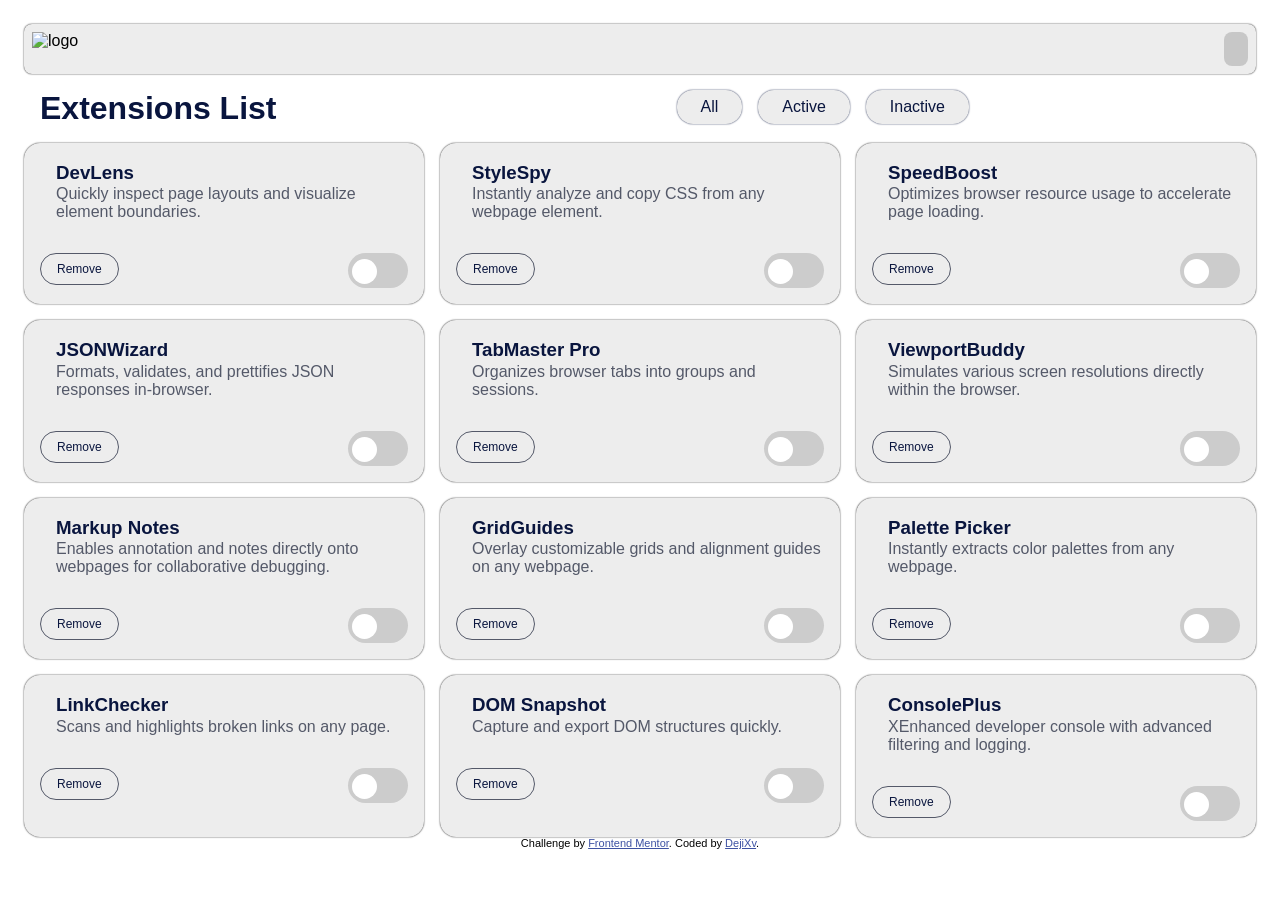
==== index.html @ b7636e10 "Add files via upload" ====
<!DOCTYPE html>
<html lang="en">
<head>
  <meta charset="UTF-8">
  <meta name="viewport" content="width=device-width, initial-scale=1.0"> <!-- displays site properly based on user's device -->

  <link rel="icon" type="image/png" sizes="32x32" href="./assets/images/favicon-32x32.png">
  <link rel="stylesheet" href="index.css">
  
  <title>Frontend Mentor | Browser extensions manager UI</title>

  <!-- Feel free to remove these styles or customise in your own stylesheet 👍 -->
  <style>
    .attribution { font-size: 11px; text-align: center; }
    .attribution a { color: hsl(228, 45%, 44%); }
  </style>
</head>
<body>
  <nav>
    <ul class="nav-bar">
      <li><img src="/assets/images/logo.svg" alt="logo"></li>
      <li class="sun-moon-container"><div class="sun-icon-container" id="sunIcon"><img src="/assets/images/icon-sun.svg" alt=""></div><div class="moon-icon-container" id="moonIcon"><img src="/assets/images/icon-moon.svg" alt=""></div></li>
    </ul>
  </nav>

  <div class="heading">
    <div class="heading-container">Extensions List</div>
    <div class="filter-controls-container">
    <div><button id="allButton" class="filter-button">All</button></div>
    <div><button id="activeButton" class="filter-button">Active</button></div>
    <div><button id="inactiveButton" class="filter-button">Inactive</button></div>
    </div>
  </div>

<div class="extension-grid" >
  <!-- grid starts -->
  <!-- 1-3 -->
  <div class="extension-tray" id="devLens" id="extension-tray">
    <div class="extension-info">
        <h1><img src="/assets/images/logo-devlens.svg" alt=""></h1><div> <h3>DevLens</h3>
          <p>Quickly inspect page layouts and visualize element boundaries.</p>
          </div>
    </div>
    <div class="remove-add">
        <div><button id="removeExtension">Remove</button></div><div>   <label class="switch">
          <input type="checkbox">
          <span class="slider"></span>
         </label> </div>
    </div>
  </div>

  <div class="extension-tray" id="StyleSpy">
    <div class="extension-info">
        <h3><img src="/assets/images/logo-style-spy.svg" alt=""></h3><div> <h3>StyleSpy</h3>
          <p>Instantly analyze and copy CSS from any webpage element.</p>
          </div>
    </div>
    <div class="remove-add">
        <div><button id="removeExtension">Remove</button></div><div>   <label class="switch">
          <input type="checkbox">
          <span class="slider"></span>
         </label> </div>
    </div>
  </div>

  <div class="extension-tray" id="SpeedBoost">
    <div class="extension-info">
        <h3><img src="/assets/images/logo-speed-boost.svg" alt=""></h3><div> <h3>SpeedBoost</h3>
          <p>Optimizes browser resource usage to accelerate page loading.</p>
          </div>
    </div>
    <div class="remove-add">
        <div><button id="removeExtension">Remove</button></div><div>   <label class="switch">
          <input type="checkbox">
          <span class="slider"></span>
         </label> </div>
    </div>
  </div>

  <!-- 4-6 -->
  <div class="extension-tray" id="JSONWizard">
    <div class="extension-info">
        <h3><img src="/assets/images/logo-json-wizard.svg" alt=""></h3><div> <h3>JSONWizard</h3>
          <p>Formats, validates, and prettifies JSON responses in-browser.</p>
          </div>
    </div>
    <div class="remove-add">
        <div><button id="removeExtension">Remove</button></div><div>   <label class="switch">
          <input type="checkbox">
          <span class="slider"></span>
         </label> </div>
    </div>
  </div>

  <div class="extension-tray" id="TabMasterPro">
    <div class="extension-info">
        <h3><img src="/assets/images/logo-tab-master-pro.svg" alt=""></h3><div> <h3>TabMaster Pro</h3>
          <p>Organizes browser tabs into groups and sessions.</p>
          </div>
    </div>
    <div class="remove-add">
        <div><button id="removeExtension">Remove</button></div><div>   <label class="switch">
          <input type="checkbox">
          <span class="slider"></span>
         </label> </div>
    </div>
  </div>

  <div class="extension-tray" id="ViewportBuddy">
    <div class="extension-info">
        <h3><img src="/assets/images/logo-viewport-buddy.svg" alt=""></h3><div>  <h3>ViewportBuddy</h3>
          <p>Simulates various screen resolutions directly within the browser.</p>
          </div>
    </div>
    <div class="remove-add">
        <div><button id="removeExtension">Remove</button></div><div>   <label class="switch">
          <input type="checkbox">
          <span class="slider"></span>
         </label> </div>
    </div>
  </div>

  <!-- 7-9 -->
  <div class="extension-tray" id="MarkupNotes">
    <div class="extension-info">
        <h3><img src="/assets/images/logo-markup-notes.svg" alt=""></h3><div><h3>Markup Notes</h3>
          <p>Enables annotation and notes directly onto webpages for collaborative debugging.</p>
          </div>
    </div>
    <div class="remove-add">
        <div><button id="removeExtension">Remove</button></div><div>   <label class="switch">
          <input type="checkbox">
          <span class="slider"></span>
         </label> </div>
    </div>
  </div>

  <div class="extension-tray" id="GridGuides">
    <div class="extension-info">
        <h3><img src="/assets/images/logo-grid-guides.svg" alt=""></h3><div><h3>GridGuides</h3>
          <p>Overlay customizable grids and alignment guides on any webpage.</p>
          </div>
    </div>
    <div class="remove-add">
        <div><button id="removeExtension">Remove</button></div><div>   <label class="switch">
          <input type="checkbox">
          <span class="slider"></span>
         </label> </div>
    </div>
  </div>

  <div class="extension-tray" id="PalettePicker">
    <div class="extension-info">
        <h3><img src="/assets/images/logo-palette-picker.svg" alt=""></h3><div><h3>Palette Picker</h3>
          <p>Instantly extracts color palettes from any webpage.</p>
          </div>
    </div>
    <div class="remove-add">
        <div><button id="removeExtension">Remove</button></div><div>   <label class="switch">
          <input type="checkbox">
          <span class="slider"></span>
         </label> </div>
    </div>
  </div>

  <!-- 10-12 -->
  <div class="extension-tray" id="LinkChecker">
    <div class="extension-info">
        <h3><img src="/assets/images/logo-link-checker.svg" alt=""></h3><div><h3>LinkChecker</h3>
          <p>Scans and highlights broken links on any page.</p>
          </div>
    </div>
    <div class="remove-add">
        <div><button id="removeExtension">Remove</button></div><div>   <label class="switch">
          <input type="checkbox">
          <span class="slider"></span>
         </label> </div>
    </div>
  </div>

  <div class="extension-tray" id="DOMSnapshot">
    <div class="extension-info">
        <h3><img src="/assets/images/logo-dom-snapshot.svg" alt=""></h3><div><h3>DOM Snapshot</h3>
          <p>Capture and export DOM structures quickly.</p>
          </div>
    </div>
    <div class="remove-add">
        <div><button id="removeExtension">Remove</button></div><div>   <label class="switch">
          <input type="checkbox">
          <span class="slider"></span>
         </label> </div>
    </div>
  </div>

  <div class="extension-tray" id="ConsolePlus">
    <div class="extension-info">
        <h3><img src="/assets/images/logo-console-plus.svg" alt=""></h3><div><h3>ConsolePlus</h3>
          <p>XEnhanced developer console with advanced filtering and logging.</h1>
          </div>
    </div>
    <div class="remove-add">
        <div><button id="removeExtension">Remove</button></div><div>   <label class="switch">
          <input type="checkbox">
          <span class="slider"></span>
         </label> </div>
    </div>
  </div>
  <!-- grid ends -->
</div>
  <div class="attribution">
    Challenge by <a href="https://www.frontendmentor.io?ref=challenge">Frontend Mentor</a>. 
    Coded by <a href="#">DejiXv</a>.
  </div>
  <script src="index.js"></script>
</body>
</html>
---- index.css ----
/* declaring variables */
:root{
    --Neutral-900: hsl(227, 75%, 14%);
    --Neutral-800: hsl(226, 25%, 17%);
    --Neutral-700: hsl(225, 23%, 24%);
    --Neutral-600: hsl(226, 11%, 37%);
    --Neutral-300: hsl(0, 0%, 78%);
    --Neutral-200: hsl(217, 61%, 90%);
    --Neutral-100: hsl(0, 0%, 93%);
    --Neutral-0: hsl(200, 60%, 99%);
    --Red-400: hsl(3, 86%, 64%);
    --Red-500: hsl(3, 71%, 56%);
    --Red-700: hsl(3, 77%, 44%);
    --Light-Gradient: linear-gradient(180deg, #EBF2FC 0%, #EEF8F9 100%);
    --Dark-Gradient: linear-gradient(180deg, #040918 0%, #091540 100%);
}
@import url('https://fonts.googleapis.com/css2?family=Noto+Sans:ital,wght@0,100..900;1,100..900&family=Outfit:wght@100..900&family=Red+Hat+Display:ital,wght@0,300..900;1,300..900&display=swap');
.background-color-600{
    background-color: var(--Neutral-600);
}
body{
    background: var(--light-Gradient);
    font-family: "Noto Sans", sans-serif;
    padding: 1rem 1rem;
}

/* navigation bar css */
ul{
    list-style: none;
}
.nav-bar{
    position: top;
    margin: auto 0;
    padding: .5rem;
    display: flex;
    justify-content: space-between;
    background-color: var(--Neutral-100);
    border-radius: .5rem;
    box-shadow: 0rem 0rem 0.1rem 0rem;
}
.sun-moon-container{
    display: flex;
}
.moon-icon-container{
 background-color: var(--Neutral-300);
 padding: .5rem .75rem;
 align-content: center;
 border-radius: .5rem;
 cursor: pointer;
}
.hide{
    display: none;
}
.sun-icon-container{
    background-color: var(--Neutral-700);
    border-radius: .5rem;
    align-content: center;
    padding: .5rem .75rem;
    cursor: pointer;
    display: none;
}
.show{
    display: block;
}
/* EXTENSION LIST css */
.heading{
    display: flex;
    flex-direction: column;
    justify-self: center;
    padding: 1rem;
    gap: 0.5rem;
}
.heading-container{
    text-align: center;
    font-weight: 900;
    font-size: 2rem;
    color: var(--Neutral-900);
}
.filter-controls-container{
    display: flex;
    gap: 1rem;
}
.filterActive{
    background-color: var(--Red-500) !important;
    transition: .3s !important;
}
.filter-controls-container button{
    padding: .5rem 1.5rem;
    border: none;
    border-radius: 1rem;
    color: var(--Neutral-900);
    font-weight: 500;
    background-color: var(--Neutral-100);
    box-shadow: 0 0 0.1rem 0;
    font-size: 1rem;
}

/* GRID */
.extension-grid{
    display: grid;
    grid-template-columns: auto ;
    grid-template-rows: repeat(12, auto);
    gap: 1rem;
}
#devLens{
    grid-row: 1/2;
    grid-column: 1/2;
}
#StyleSpy{
    grid-row: 2/3;
    grid-column: 1/2;
}
#SpeedBoost{
    grid-row: 3/4;
    grid-column: 1/2;
}
#JSONWizard{
    grid-row: 4/5;
    grid-column: 1/2;
}
#TabMasterPro{
    grid-row: 5/6;
    grid-column: 1/2;
}
#ViewportBuddy{
    grid-row: 6/7;
    grid-column: 1/2;
}
#MarkupNotes{
    grid-row: 7/8;
    grid-column: 1/2;
}
#GridGuides{
    grid-row: 8/9;
    grid-column: 1/2;
}
#PalettePicker{
    grid-row: 9/10;
    grid-column: 1/2;
}
#LinkChecker{
    grid-row: 10/11;
    grid-column: 1/2;
}
#DOMSnapshot{
    grid-row: 11/12;
    grid-column: 1/2;
}
#ConsolePlus{
    grid-row: 12/13;
    grid-column: 1/2;
}
.extension-tray{
    background-color: var(--Neutral-100);
    box-shadow: 0rem 0rem 0.1rem 0rem;
    border-radius: 1rem;
    padding: 1rem;
    padding-top: 0.01rem;
    display: flex;
    flex-direction: column;
    gap: 1rem;
    border: 1rem var(--Neutral-100);
}
.extension-info{
    display: flex;
    gap: 1rem;
}
h3{
    margin-bottom: .1rem;
    color: var(--Neutral-900);
}
p{
    margin-top: 0.1rem;
    color: var(--Neutral-600);
}
.remove-add{
    display: flex;
    justify-content: space-between;
}
.remove-add button{
    padding: .5rem 1rem;
    border: 1px var(--Neutral-600) solid;
    border-radius: 1rem;
    color: var(--Neutral-900);
    font-weight: 500;
    font-size: 12px;
    background-color: var(--Neutral-100);
    cursor: pointer; 
}
/* HANDLES the toggle button */
.switch{
    position: relative;
    display: inline-block;
    width: 60px;
    height: 35px;
}
.switch input{
    opacity: 0;
    width: 0;
    height: 0;
}
.slider{
    position: absolute;
    cursor: pointer;
    top: 0;
    bottom: 0;
    left: 0;
    right: 0;
    background-color: #ccc;
    transition: 0.4s;
    border-radius: 34px;
}
.slider::before{
    position: absolute;
    content: '';
    height: 25px;
    width: 25px;
    left: 4px;
    bottom: 4px;
    background-color: white;
    transition: 0.3s;
    border-radius: 50%;
}
input:checked + .slider{
    background-color: var(--Red-700);
}
input:checked + .slider::before{
    transform: translateX(26px);
}
input:focus + .slider{
    box-shadow: 0 0 1px var(--Red-700);
}
#removeExtension:hover{
 color: var(--Red-400);
}
/* end */

@media screen and (min-width: 800px) {
    .heading{
        display: flex;
        flex-direction: unset;
        justify-self: center;
        padding: 1rem;
        gap: 10rem;
    }
    .heading-container{
        text-align: unset;
        font-weight: 900;
        font-size: 2rem;
        color: var(--Neutral-900);
    }
    .filter-controls-container{
        display: flex;
        gap: 1rem;
        justify-self: right;
    }


    /* GRID */
.extension-grid{
    display: grid;
    grid-template-columns: repeat(3, 1fr);
    grid-template-rows: repeat(4, 1fr);
    gap: 1rem;
}
#devLens{
    grid-row: 1/2;
    grid-column: 1/2;
}
#StyleSpy{
    grid-row: 1/2;
    grid-column: 2/3;
}
#SpeedBoost{
    grid-row: 1/2;
    grid-column: 3/4;
}
#JSONWizard{
    grid-row: 2/3;
    grid-column: 1/2;
}
#TabMasterPro{
    grid-row: 2/3;
    grid-column: 2/3;
}
#ViewportBuddy{
    grid-row: 2/3;
    grid-column: 3/4;
}
#MarkupNotes{
    grid-row: 3/4;
    grid-column: 1/2;
}
#GridGuides{
    grid-row: 3/4;
    grid-column: 2/3;
}
#PalettePicker{
    grid-row: 3/4;
    grid-column: 3/4;
}
#LinkChecker{
    grid-row: 4/5;
    grid-column: 1/2;
}
#DOMSnapshot{
    grid-row: 4/5;
    grid-column: 2/3;
}
#ConsolePlus{
    grid-row: 4/5;
    grid-column: 3/4;
}
}

@media screen and (min-width: 1000px) {
    .heading{
        gap: 25rem;
    }
}

@media screen and (min-width: 1300px) {
    .heading{
        gap: 35rem;
    }
}
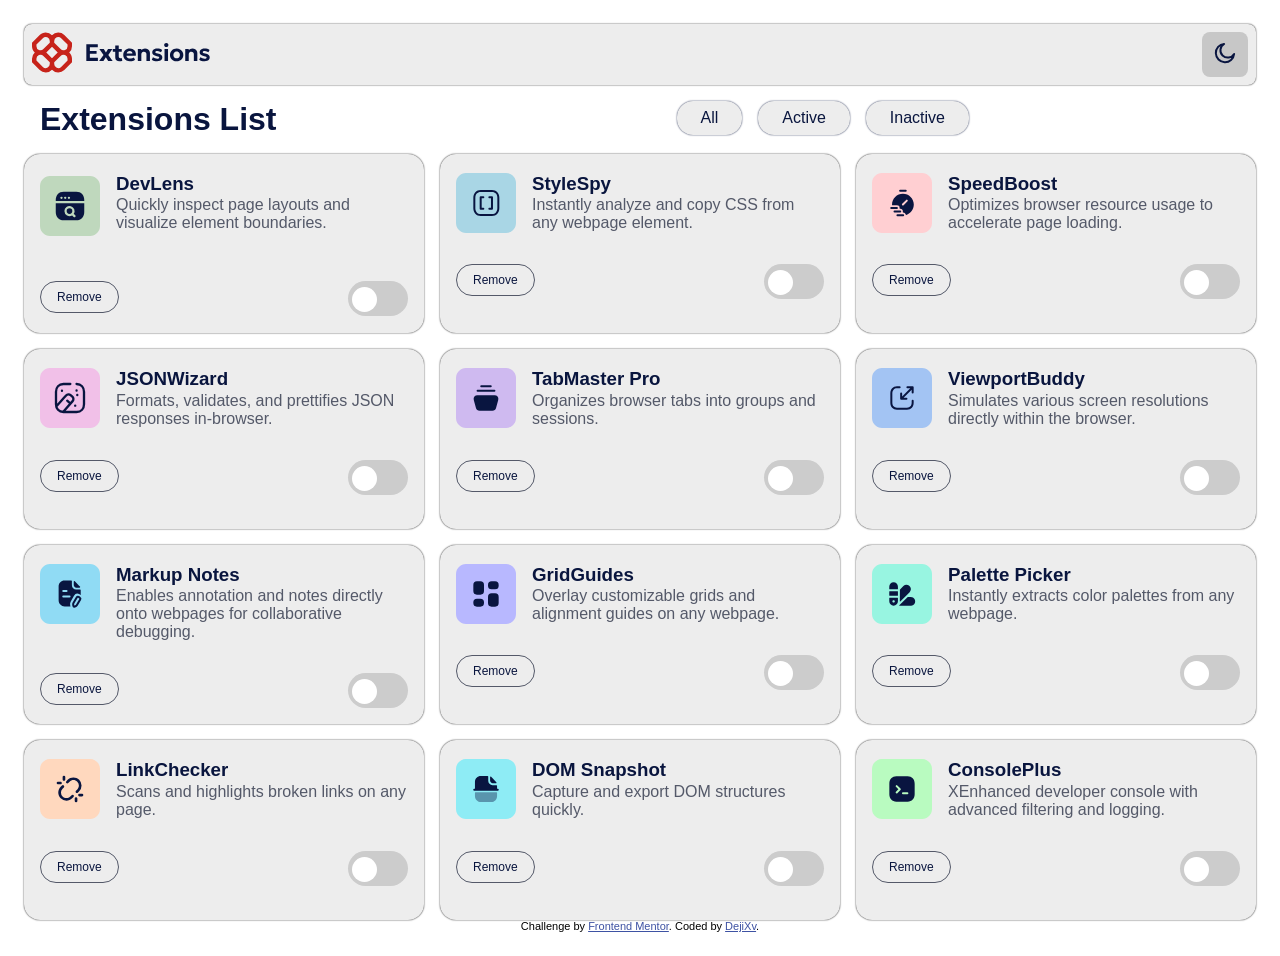
==== commit 07a3e93c: "Update index.html" ====
--- a/index.html
+++ b/index.html
@@ -4,7 +4,7 @@
   <meta charset="UTF-8">
   <meta name="viewport" content="width=device-width, initial-scale=1.0"> <!-- displays site properly based on user's device -->
 
-  <link rel="icon" type="image/png" sizes="32x32" href="./assets/images/favicon-32x32.png">
+  <link rel="icon" type="image/png" sizes="32x32" href="./favicon-32x32.png">
   <link rel="stylesheet" href="index.css">
   
   <title>Frontend Mentor | Browser extensions manager UI</title>
@@ -18,8 +18,8 @@
 <body>
   <nav>
     <ul class="nav-bar">
-      <li><img src="/assets/images/logo.svg" alt="logo"></li>
-      <li class="sun-moon-container"><div class="sun-icon-container" id="sunIcon"><img src="/assets/images/icon-sun.svg" alt=""></div><div class="moon-icon-container" id="moonIcon"><img src="/assets/images/icon-moon.svg" alt=""></div></li>
+      <li><img src="./logo.svg" alt="logo"></li>
+      <li class="sun-moon-container"><div class="sun-icon-container" id="sunIcon"><img src="./icon-sun.svg" alt=""></div><div class="moon-icon-container" id="moonIcon"><img src="./icon-moon.svg" alt=""></div></li>
     </ul>
   </nav>
 
@@ -37,7 +37,7 @@
   <!-- 1-3 -->
   <div class="extension-tray" id="devLens" id="extension-tray">
     <div class="extension-info">
-        <h1><img src="/assets/images/logo-devlens.svg" alt=""></h1><div> <h3>DevLens</h3>
+        <h1><img src="./logo-devlens.svg" alt=""></h1><div> <h3>DevLens</h3>
           <p>Quickly inspect page layouts and visualize element boundaries.</p>
           </div>
     </div>
@@ -51,7 +51,7 @@
 
   <div class="extension-tray" id="StyleSpy">
     <div class="extension-info">
-        <h3><img src="/assets/images/logo-style-spy.svg" alt=""></h3><div> <h3>StyleSpy</h3>
+        <h3><img src="./logo-style-spy.svg" alt=""></h3><div> <h3>StyleSpy</h3>
           <p>Instantly analyze and copy CSS from any webpage element.</p>
           </div>
     </div>
@@ -65,7 +65,7 @@
 
   <div class="extension-tray" id="SpeedBoost">
     <div class="extension-info">
-        <h3><img src="/assets/images/logo-speed-boost.svg" alt=""></h3><div> <h3>SpeedBoost</h3>
+        <h3><img src="./logo-speed-boost.svg" alt=""></h3><div> <h3>SpeedBoost</h3>
           <p>Optimizes browser resource usage to accelerate page loading.</p>
           </div>
     </div>
@@ -80,7 +80,7 @@
   <!-- 4-6 -->
   <div class="extension-tray" id="JSONWizard">
     <div class="extension-info">
-        <h3><img src="/assets/images/logo-json-wizard.svg" alt=""></h3><div> <h3>JSONWizard</h3>
+        <h3><img src="./logo-json-wizard.svg" alt=""></h3><div> <h3>JSONWizard</h3>
           <p>Formats, validates, and prettifies JSON responses in-browser.</p>
           </div>
     </div>
@@ -94,7 +94,7 @@
 
   <div class="extension-tray" id="TabMasterPro">
     <div class="extension-info">
-        <h3><img src="/assets/images/logo-tab-master-pro.svg" alt=""></h3><div> <h3>TabMaster Pro</h3>
+        <h3><img src="./logo-tab-master-pro.svg" alt=""></h3><div> <h3>TabMaster Pro</h3>
           <p>Organizes browser tabs into groups and sessions.</p>
           </div>
     </div>
@@ -108,7 +108,7 @@
 
   <div class="extension-tray" id="ViewportBuddy">
     <div class="extension-info">
-        <h3><img src="/assets/images/logo-viewport-buddy.svg" alt=""></h3><div>  <h3>ViewportBuddy</h3>
+        <h3><img src="./logo-viewport-buddy.svg" alt=""></h3><div>  <h3>ViewportBuddy</h3>
           <p>Simulates various screen resolutions directly within the browser.</p>
           </div>
     </div>
@@ -123,7 +123,7 @@
   <!-- 7-9 -->
   <div class="extension-tray" id="MarkupNotes">
     <div class="extension-info">
-        <h3><img src="/assets/images/logo-markup-notes.svg" alt=""></h3><div><h3>Markup Notes</h3>
+        <h3><img src="./logo-markup-notes.svg" alt=""></h3><div><h3>Markup Notes</h3>
           <p>Enables annotation and notes directly onto webpages for collaborative debugging.</p>
           </div>
     </div>
@@ -137,7 +137,7 @@
 
   <div class="extension-tray" id="GridGuides">
     <div class="extension-info">
-        <h3><img src="/assets/images/logo-grid-guides.svg" alt=""></h3><div><h3>GridGuides</h3>
+        <h3><img src="./logo-grid-guides.svg" alt=""></h3><div><h3>GridGuides</h3>
           <p>Overlay customizable grids and alignment guides on any webpage.</p>
           </div>
     </div>
@@ -151,7 +151,7 @@
 
   <div class="extension-tray" id="PalettePicker">
     <div class="extension-info">
-        <h3><img src="/assets/images/logo-palette-picker.svg" alt=""></h3><div><h3>Palette Picker</h3>
+        <h3><img src="./logo-palette-picker.svg" alt=""></h3><div><h3>Palette Picker</h3>
           <p>Instantly extracts color palettes from any webpage.</p>
           </div>
     </div>
@@ -166,7 +166,7 @@
   <!-- 10-12 -->
   <div class="extension-tray" id="LinkChecker">
     <div class="extension-info">
-        <h3><img src="/assets/images/logo-link-checker.svg" alt=""></h3><div><h3>LinkChecker</h3>
+        <h3><img src="./logo-link-checker.svg" alt=""></h3><div><h3>LinkChecker</h3>
           <p>Scans and highlights broken links on any page.</p>
           </div>
     </div>
@@ -180,7 +180,7 @@
 
   <div class="extension-tray" id="DOMSnapshot">
     <div class="extension-info">
-        <h3><img src="/assets/images/logo-dom-snapshot.svg" alt=""></h3><div><h3>DOM Snapshot</h3>
+        <h3><img src="./logo-dom-snapshot.svg" alt=""></h3><div><h3>DOM Snapshot</h3>
           <p>Capture and export DOM structures quickly.</p>
           </div>
     </div>
@@ -194,7 +194,7 @@
 
   <div class="extension-tray" id="ConsolePlus">
     <div class="extension-info">
-        <h3><img src="/assets/images/logo-console-plus.svg" alt=""></h3><div><h3>ConsolePlus</h3>
+        <h3><img src="./logo-console-plus.svg" alt=""></h3><div><h3>ConsolePlus</h3>
           <p>XEnhanced developer console with advanced filtering and logging.</h1>
           </div>
     </div>
@@ -213,4 +213,4 @@
   </div>
   <script src="index.js"></script>
 </body>
-</html>+</html>
